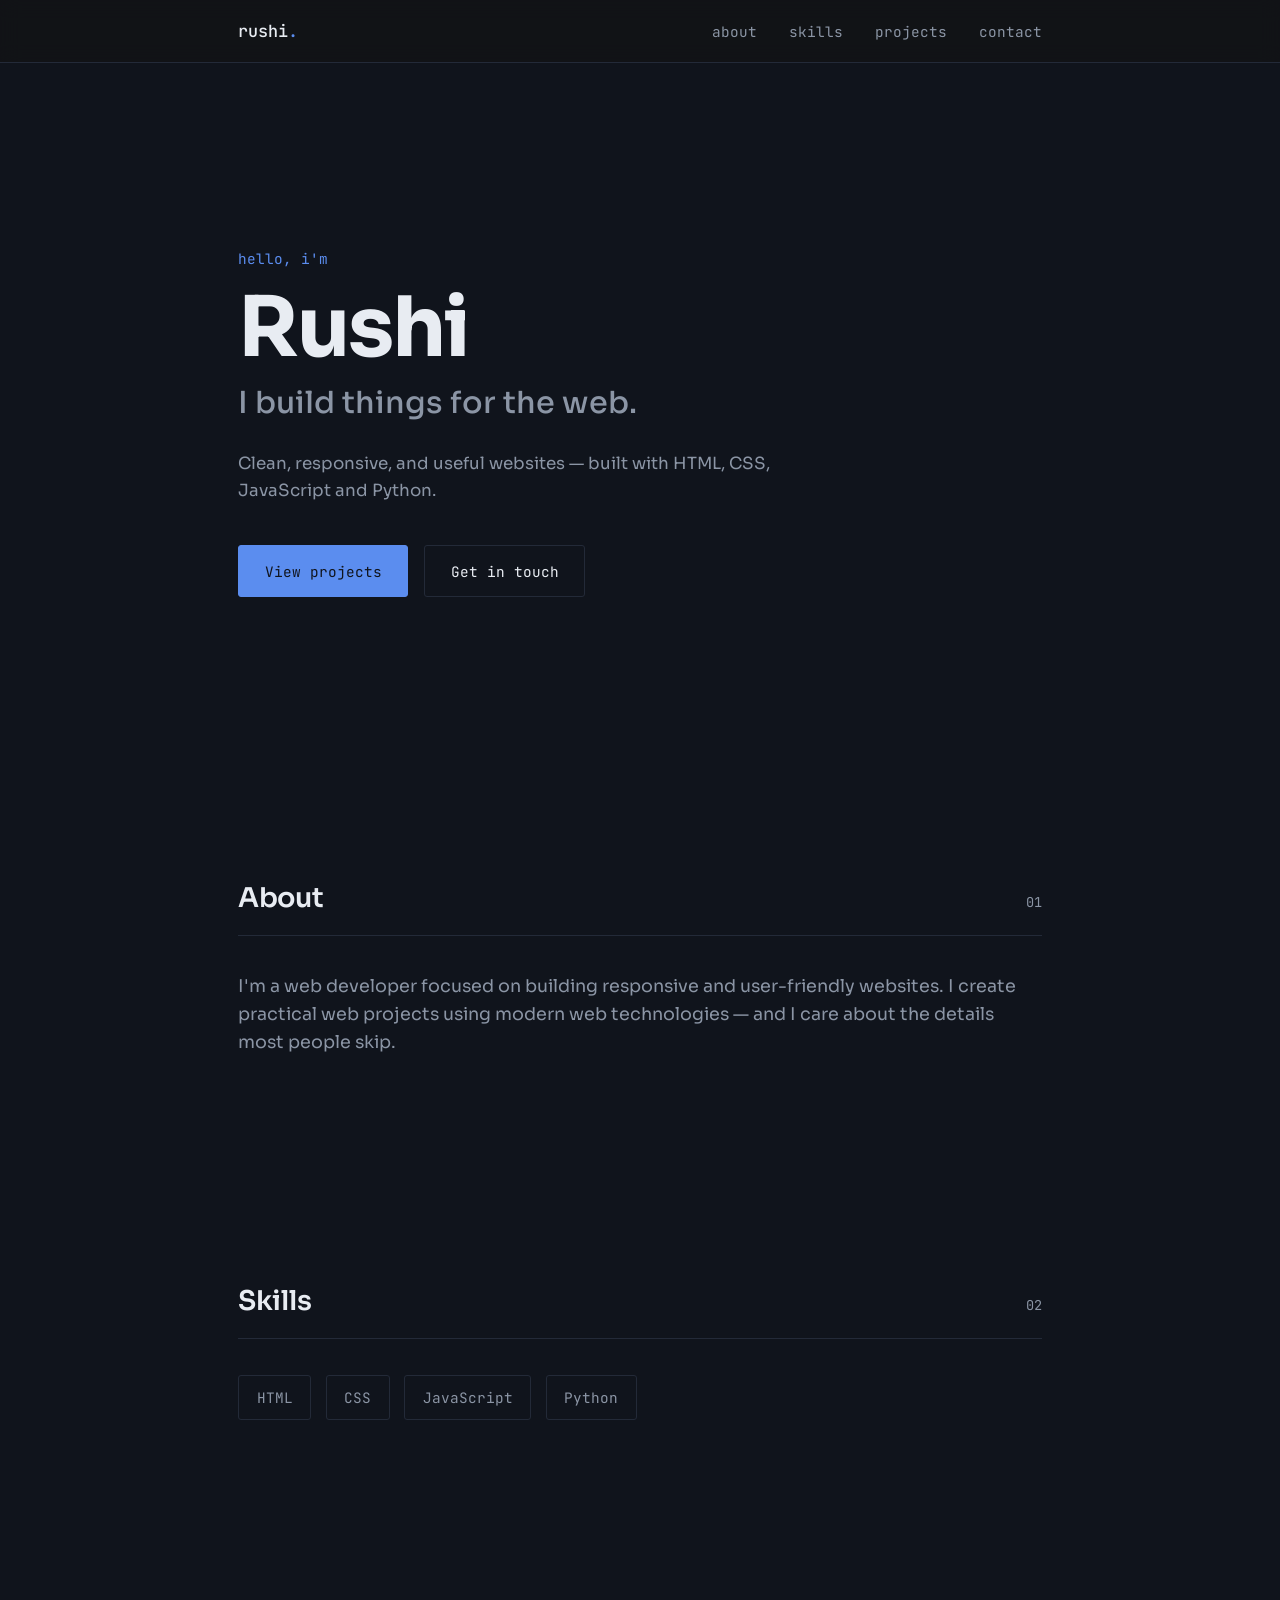
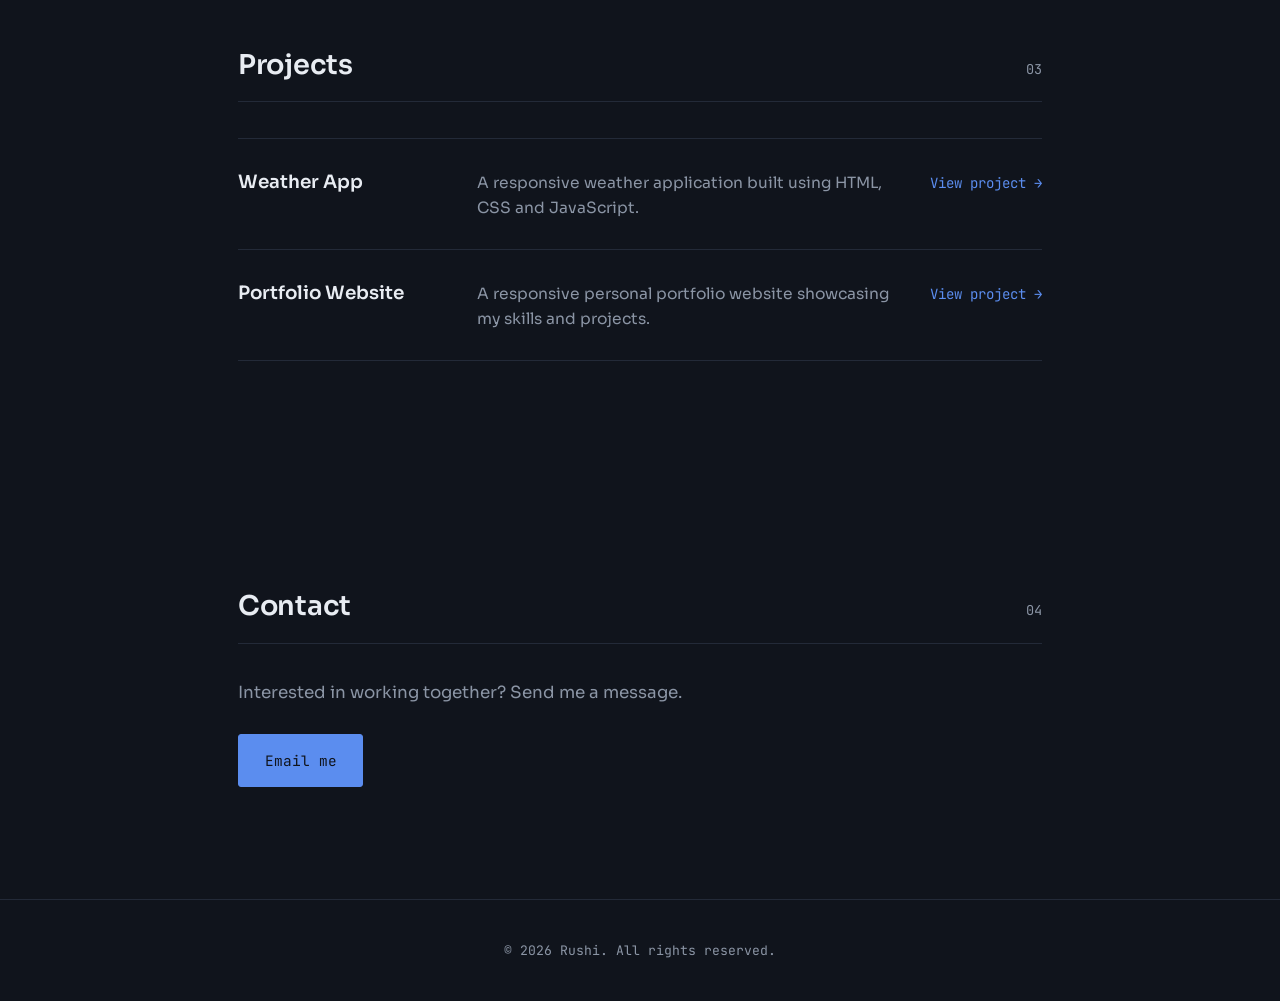
==== index.html @ 9992a982 "Add files via upload" ====
<!DOCTYPE html>
<html lang="en">
<head>
    <meta charset="UTF-8">
    <meta name="viewport" content="width=device-width, initial-scale=1.0">
    <title>Rushi | Web Developer</title>

    <link rel="preconnect" href="https://fonts.googleapis.com">
    <link rel="preconnect" href="https://fonts.gstatic.com" crossorigin>
    <link href="https://fonts.googleapis.com/css2?family=JetBrains+Mono:wght@400;500;600&family=Sora:wght@400;500;600;700&display=swap" rel="stylesheet">

    <link rel="stylesheet" href="style.css">
</head>

<body>

    <!-- Navigation -->
    <header>
        <nav>
            <a href="#" class="logo">rushi<span class="dot">.</span></a>

            <button class="nav-toggle" id="navToggle" aria-label="Toggle menu" aria-expanded="false">
                <span></span>
                <span></span>
                <span></span>
            </button>

            <div class="nav-links" id="navLinks">
    <a href="#about">about</a>
    <a href="#skills">skills</a>
    <a href="#projects">projects</a>
    <a href="#contact">contact</a>
</div>
            </div>
        </nav>
    </header>


    <!-- Hero -->
    <section class="hero">

        <div class="hero-content">
            <p class="small-text">hello, i'm</p>

            <h1>Rushi</h1>

            <h2>I build things for the web.</h2>

            <p class="hero-desc">
                Clean, responsive, and useful websites — built with
                HTML, CSS, JavaScript and Python.
            </p>

            <div class="buttons">
                <a href="#projects" class="btn">View projects</a>
                <a href="#contact" class="btn secondary">Get in touch</a>
            </div>
        </div>

    </section>


    <!-- About -->
    <section id="about" class="section">

        <div class="section-head">
            <h2>About</h2>
            <span class="section-index">01</span>
        </div>

        <p class="about-text">
            I'm a web developer focused on building responsive and
            user-friendly websites. I create practical web projects
            using modern web technologies — and I care about the
            details most people skip.
        </p>

    </section>


    <!-- Skills -->
    <section id="skills" class="section">

        <div class="section-head">
            <h2>Skills</h2>
            <span class="section-index">02</span>
        </div>

        <div class="skills-container">

            <div class="skill">HTML</div>
            <div class="skill">CSS</div>
            <div class="skill">JavaScript</div>
            <div class="skill">Python</div>

        </div>

    </section>


    <!-- Projects -->
    <section id="projects" class="section">

        <div class="section-head">
            <h2>Projects</h2>
            <span class="section-index">03</span>
        </div>

        <div class="projects-container">

            <article class="project-card">
                <h3>Weather App</h3>
                <p>
                    A responsive weather application built using
                    HTML, CSS and JavaScript.
                </p>
                <a href="#">View project →</a>
            </article>

            <article class="project-card">
                <h3>Portfolio Website</h3>
                <p>
                    A responsive personal portfolio website showcasing
                    my skills and projects.
                </p>
                <a href="#">View project →</a>
            </article>

        </div>

    </section>


    <!-- Contact -->
    <section id="contact" class="section contact">

        <div class="section-head">
            <h2>Contact</h2>
            <span class="section-index">04</span>
        </div>

        <p>Interested in working together? Send me a message.</p>

        <a href="mailto:your-email@example.com" class="btn">
            Email me
        </a>

    </section>


    <!-- Footer -->
    <footer>
        <p>© 2026 Rushi. All rights reserved.</p>
    </footer>


    <script src="script.js"></script>

</body>
</html>
---- style.css ----
/* ---------- Tokens ---------- */
:root {
    --bg: #10141c;
    --bg-alt: #151a24;
    --text: #E8ECF2;
    --text-dim: #8B95A5;
    --accent: #5B8DEF;
    --accent-dim: #3A5FA8;
    --border: #232a38;

    --font-display: "Sora", system-ui, sans-serif;
    --font-mono: "JetBrains Mono", ui-monospace, monospace;

    --max-width: 860px;
    --section-pad: 7rem;
}

/* ---------- Reset ---------- */
* {
    margin: 0;
    padding: 0;
    box-sizing: border-box;
}

html {
    scroll-behavior: smooth;
}

@media (prefers-reduced-motion: reduce) {
    html {
        scroll-behavior: auto;
    }
    * {
        animation-duration: 0.01ms !important;
        transition-duration: 0.01ms !important;
    }
}

body {
    font-family: var(--font-display);
    background: var(--bg);
    color: var(--text);
    line-height: 1.6;
    -webkit-font-smoothing: antialiased;
}

a {
    color: inherit;
    text-decoration: none;
}

img {
    max-width: 100%;
    display: block;
}

::selection {
    background: var(--accent);
    color: var(--bg);
}

:focus-visible {
    outline: 2px solid var(--accent);
    outline-offset: 3px;
}

/* ---------- Layout helpers ---------- */
.section {
    max-width: var(--max-width);
    margin: 0 auto;
    padding: var(--section-pad) 1.75rem;
}

.section-head {
    display: flex;
    align-items: baseline;
    justify-content: space-between;
    border-bottom: 1px solid var(--border);
    padding-bottom: 0.9rem;
    margin-bottom: 2.25rem;
}

.section-head h2 {
    font-size: 1.7rem;
    font-weight: 600;
    letter-spacing: -0.01em;
}

.section-index {
    font-family: var(--font-mono);
    font-size: 0.85rem;
    color: var(--text-dim);
}

/* ---------- Header / Nav ---------- */
header {
    position: sticky;
    top: 0;
    z-index: 50;
    background: rgba(18, 19, 22, 0.85);
    backdrop-filter: blur(10px);
    border-bottom: 1px solid var(--border);
}

nav {
    max-width: var(--max-width);
    margin: 0 auto;
    padding: 1.1rem 1.75rem;
    display: flex;
    align-items: center;
    justify-content: space-between;
}

.logo {
    font-family: var(--font-mono);
    font-size: 1.05rem;
    font-weight: 500;
}

.logo .dot {
    color: var(--accent);
}

.nav-links {
    display: flex;
    gap: 2rem;
    font-family: var(--font-mono);
    font-size: 0.9rem;
}

.nav-links a {
    color: var(--text-dim);
    transition: color 0.2s ease;
    position: relative;
}

.nav-links a:hover {
    color: var(--text);
}

.nav-toggle {
    display: none;
    flex-direction: column;
    justify-content: center;
    gap: 5px;
    background: none;
    border: none;
    cursor: pointer;
    padding: 0.4rem;
}

.nav-toggle span {
    width: 22px;
    height: 2px;
    background: var(--text);
    display: block;
}

/* ---------- Hero ---------- */
.hero {
    max-width: var(--max-width);
    margin: 0 auto;
    padding: 7rem 1.75rem 6rem;
    min-height: 78vh;
    display: flex;
    align-items: center;
}

.hero-content {
    max-width: 640px;
}

.small-text {
    font-family: var(--font-mono);
    color: var(--accent);
    font-size: 0.9rem;
    margin-bottom: 1rem;
}

.hero h1 {
    font-size: clamp(3.2rem, 9vw, 5.2rem);
    font-weight: 700;
    line-height: 1;
    letter-spacing: -0.03em;
}

.hero h2 {
    font-size: clamp(1.3rem, 3vw, 1.9rem);
    font-weight: 500;
    color: var(--text-dim);
    margin-top: 0.6rem;
}

.hero-desc {
    margin-top: 1.5rem;
    max-width: 46ch;
    color: var(--text-dim);
    font-size: 1.05rem;
}

.buttons {
    display: flex;
    gap: 1rem;
    margin-top: 2.5rem;
    flex-wrap: wrap;
}

.btn {
    font-family: var(--font-mono);
    font-size: 0.9rem;
    padding: 0.85rem 1.6rem;
    border: 1px solid var(--accent);
    background: var(--accent);
    color: var(--bg);
    border-radius: 3px;
    transition: transform 0.15s ease, background 0.15s ease, color 0.15s ease;
    display: inline-block;
}

.btn:hover {
    background: transparent;
    color: var(--accent);
    transform: translateY(-2px);
}

.btn.secondary {
    background: transparent;
    color: var(--text);
    border-color: var(--border);
}

.btn.secondary:hover {
    border-color: var(--text);
    color: var(--text);
    background: transparent;
}

/* ---------- About ---------- */
.about-text {
    max-width: 62ch;
    font-size: 1.1rem;
    color: var(--text-dim);
}

.teaser-link {
    display: inline-block;
    margin-top: 1.75rem;
    font-family: var(--font-mono);
    font-size: 0.9rem;
    color: var(--accent);
}

.teaser-link:hover {
    text-decoration: underline;
}

/* ---------- Skills ---------- */
.skills-container {
    display: flex;
    flex-wrap: wrap;
    gap: 0.9rem;
}

.skill {
    font-family: var(--font-mono);
    font-size: 0.9rem;
    padding: 0.6rem 1.1rem;
    border: 1px solid var(--border);
    border-radius: 3px;
    color: var(--text-dim);
    transition: border-color 0.2s ease, color 0.2s ease;
}

.skill:hover {
    border-color: var(--accent);
    color: var(--text);
}

/* ---------- Projects ---------- */
.projects-container {
    display: flex;
    flex-direction: column;
}

.project-card {
    display: grid;
    grid-template-columns: 1fr 2fr auto;
    gap: 1.5rem;
    align-items: baseline;
    padding: 1.75rem 0;
    border-top: 1px solid var(--border);
    transition: padding-left 0.2s ease;
}

.projects-container .project-card:last-child {
    border-bottom: 1px solid var(--border);
}

.project-card:hover {
    padding-left: 0.5rem;
}

.project-card h3 {
    font-size: 1.15rem;
    font-weight: 600;
}

.project-card p {
    color: var(--text-dim);
    font-size: 0.97rem;
}

.project-card a {
    font-family: var(--font-mono);
    font-size: 0.88rem;
    color: var(--accent);
    white-space: nowrap;
}

/* ---------- Contact ---------- */
.contact p {
    color: var(--text-dim);
    margin-bottom: 1.75rem;
    font-size: 1.05rem;
}

/* ---------- Footer ---------- */
footer {
    text-align: center;
    padding: 2.5rem 1.75rem;
    border-top: 1px solid var(--border);
    color: var(--text-dim);
    font-family: var(--font-mono);
    font-size: 0.82rem;
}

/* ---------- Responsive ---------- */
@media (max-width: 700px) {
    :root {
        --section-pad: 4.5rem;
    }

    .nav-toggle {
        display: flex;
    }

    .nav-links {
        position: absolute;
        top: 100%;
        left: 0;
        right: 0;
        background: var(--bg-alt);
        flex-direction: column;
        gap: 0;
        border-bottom: 1px solid var(--border);
        max-height: 0;
        overflow: hidden;
        transition: max-height 0.25s ease;
    }

    .nav-links.open {
        max-height: 260px;
    }

    .nav-links a {
        padding: 1rem 1.75rem;
        border-top: 1px solid var(--border);
    }

    .project-card {
        grid-template-columns: 1fr;
        gap: 0.5rem;
    }
}
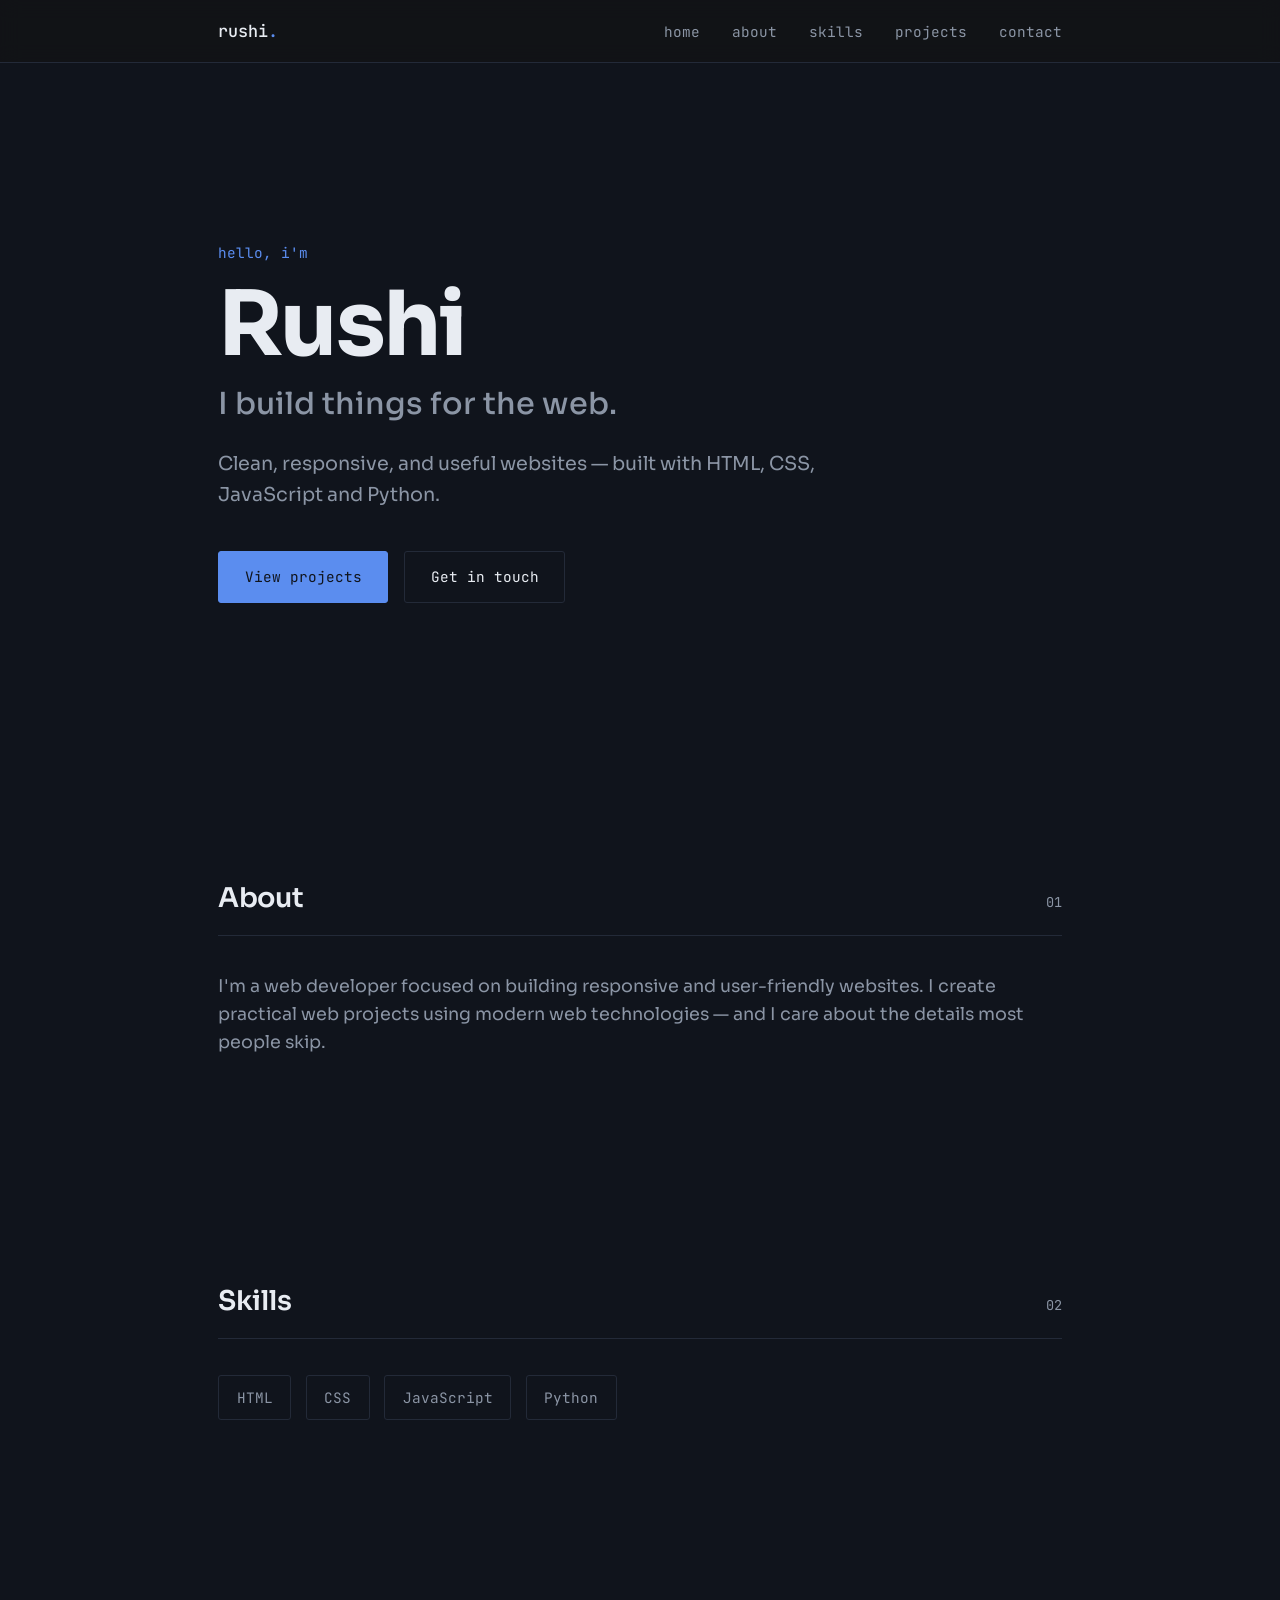
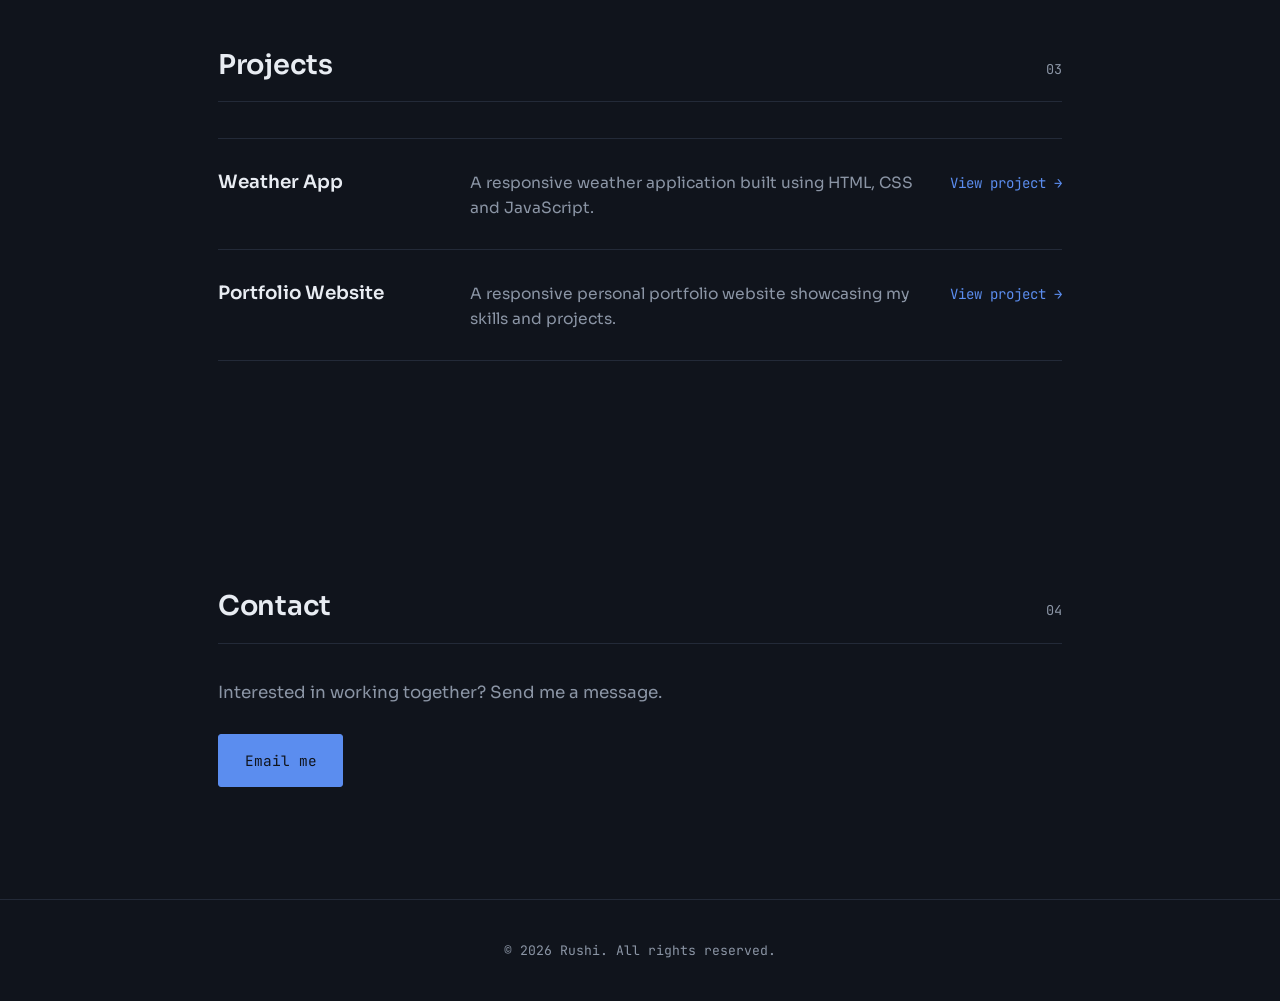
==== commit aaf99445: "Fix HTML structure and add navigation links" ====
--- a/index.html
+++ b/index.html
@@ -25,11 +25,12 @@
                 <span></span>
             </button>
 
-            <div class="nav-links" id="navLinks">
-    <a href="#about">about</a>
-    <a href="#skills">skills</a>
-    <a href="#projects">projects</a>
-    <a href="#contact">contact</a>
+         <div class="nav-links" id="navLinks">
+    <a href="index.html" class="active">home</a>
+    <a href="about.html">about</a>
+    <a href="skills.html">skills</a>
+    <a href="projects.html">projects</a>
+    <a href="contact.html">contact</a>
 </div>
             </div>
         </nav>
@@ -157,4 +158,4 @@
     <script src="script.js"></script>
 
 </body>
-</html>+</html>
--- a/style.css
+++ b/style.css
@@ -11,7 +11,7 @@
     --font-display: "Sora", system-ui, sans-serif;
     --font-mono: "JetBrains Mono", ui-monospace, monospace;
 
-    --max-width: 860px;
+    --max-width: 900px;
     --section-pad: 7rem;
 }
 
@@ -178,24 +178,24 @@
 }
 
 .hero h1 {
-    font-size: clamp(3.2rem, 9vw, 5.2rem);
+    font-size: clamp(3.2rem, 7vw, 6rem);
     font-weight: 700;
     line-height: 1;
     letter-spacing: -0.03em;
 }
 
 .hero h2 {
-    font-size: clamp(1.3rem, 3vw, 1.9rem);
+    font-size: clamp(1.2rem, 3vw, 1.9rem);
     font-weight: 500;
     color: var(--text-dim);
     margin-top: 0.6rem;
 }
 
 .hero-desc {
-    margin-top: 1.5rem;
+    margin-top: 1.3rem;
     max-width: 46ch;
     color: var(--text-dim);
-    font-size: 1.05rem;
+    font-size: 1.2rem;
 }
 
 .buttons {
@@ -371,4 +371,4 @@
         grid-template-columns: 1fr;
         gap: 0.5rem;
     }
-}+}
